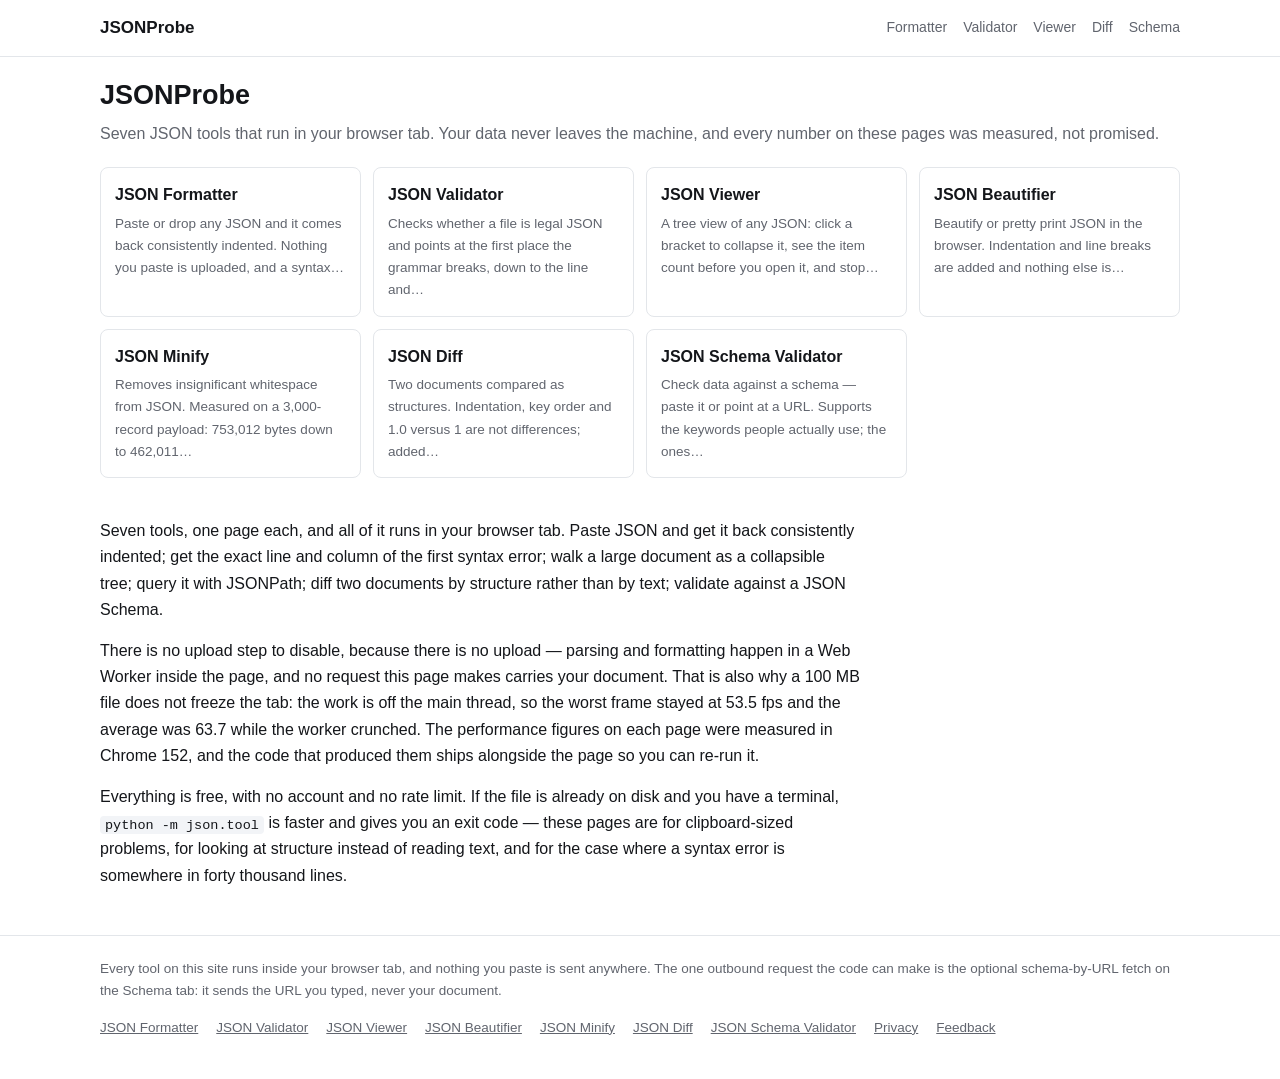
==== index.html @ 339a78ed "Publish (built by Cola; see check_all.py)" ====
<!doctype html>
<html lang="en">
<head>
<meta charset="utf-8">
<meta name="viewport" content="width=device-width, initial-scale=1">
<title>JSONProbe — Seven JSON tools that run in your browser tab. Your data never leaves the machine, and every number on these pages was measured, not promised.</title>
<meta name="description" content="Seven JSON tools that run in your browser tab. Your data never leaves the machine, and every number on these pages was measured, not promised.">
<meta property="og:type" content="website">
<meta property="og:site_name" content="JSONProbe">
<meta property="og:title" content="JSONProbe — Seven JSON tools that run in your browser tab. Your data never leaves the machine, and every number on these pages was measured, not promised.">
<meta property="og:description" content="Seven JSON tools that run in your browser tab. Your data never leaves the machine, and every number on these pages was measured, not promised.">
<meta property="og:url" content="https://jsonprobe.com/">
<meta name="twitter:card" content="summary">
<link rel="icon" href="data:image/svg+xml,%3Csvg xmlns='http://www.w3.org/2000/svg' viewBox='0 0 32 32'%3E%3Crect width='32' height='32' rx='7' fill='%231d5cff'/%3E%3Ctext x='16' y='23' font-size='17' font-family='monospace' fill='%23fff' text-anchor='middle'%3E%7B%7D%3C/text%3E%3C/svg%3E">
<link rel="apple-touch-icon" href="/logo-192.png">
<meta property="og:image" content="https://jsonprobe.com/logo.png">
<meta name="twitter:image" content="https://jsonprobe.com/logo.png">
<link rel="canonical" href="https://jsonprobe.com/">
<link rel="stylesheet" href="/assets/style.css">
<script type="application/ld+json">{"@context":"https://schema.org","@type":"WebSite","name":"JSONProbe","url":"https://jsonprobe.com/","description":"Seven JSON tools that run in your browser tab. Your data never leaves the machine, and every number on these pages was measured, not promised."}</script>
</head>
<body>
<header class="site">
  <div class="wrap">
    <a class="brand" href="/">JSONProbe</a>
    <nav>
      <a href="/json-formatter/">Formatter</a>
      <a href="/json-validator/">Validator</a>
      <a href="/json-viewer/">Viewer</a>
      <a href="/json-diff/">Diff</a>
      <a href="/json-schema-validator/">Schema</a>
    </nav>
  </div>
</header>
<main class="wrap">
  <h1>JSONProbe</h1>
  <p class="lede">Seven JSON tools that run in your browser tab. Your data never leaves the machine, and every number on these pages was measured, not promised.</p>
  <div class="cards">
    <a class="card" href="/json-formatter/"><div class="t">JSON Formatter</div><div class="d">Paste or drop any JSON and it comes back consistently indented. Nothing you paste is uploaded, and a syntax…</div></a>
    <a class="card" href="/json-validator/"><div class="t">JSON Validator</div><div class="d">Checks whether a file is legal JSON and points at the first place the grammar breaks, down to the line and…</div></a>
    <a class="card" href="/json-viewer/"><div class="t">JSON Viewer</div><div class="d">A tree view of any JSON: click a bracket to collapse it, see the item count before you open it, and stop…</div></a>
    <a class="card" href="/json-beautifier/"><div class="t">JSON Beautifier</div><div class="d">Beautify or pretty print JSON in the browser. Indentation and line breaks are added and nothing else is…</div></a>
    <a class="card" href="/json-minify/"><div class="t">JSON Minify</div><div class="d">Removes insignificant whitespace from JSON. Measured on a 3,000-record payload: 753,012 bytes down to 462,011…</div></a>
    <a class="card" href="/json-diff/"><div class="t">JSON Diff</div><div class="d">Two documents compared as structures. Indentation, key order and 1.0 versus 1 are not differences; added…</div></a>
    <a class="card" href="/json-schema-validator/"><div class="t">JSON Schema Validator</div><div class="d">Check data against a schema — paste it or point at a URL. Supports the keywords people actually use; the ones…</div></a>
  </div>
  <div class="prose">
      <p>Seven tools, one page each, and all of it runs in your browser tab. Paste JSON and get it back consistently indented; get the exact line and column of the first syntax error; walk a large document as a collapsible tree; query it with JSONPath; diff two documents by structure rather than by text; validate against a JSON Schema.</p>
      <p>There is no upload step to disable, because there is no upload — parsing and formatting happen in a Web Worker inside the page, and no request this page makes carries your document. That is also why a 100 MB file does not freeze the tab: the work is off the main thread, so the worst frame stayed at 53.5 fps and the average was 63.7 while the worker crunched. The performance figures on each page were measured in Chrome 152, and the code that produced them ships alongside the page so you can re-run it.</p>
      <p>Everything is free, with no account and no rate limit. If the file is already on disk and you have a terminal, <code>python -m json.tool</code> is faster and gives you an exit code — these pages are for clipboard-sized problems, for looking at structure instead of reading text, and for the case where a syntax error is somewhere in forty thousand lines.</p>
  </div>

</main>
<footer class="site">
  <div class="wrap">
    <p>Every tool on this site runs inside your browser tab, and nothing you paste is sent anywhere. The one outbound request the code can make is the optional schema-by-URL fetch on the Schema tab: it sends the URL you typed, never your document.</p>
    <div class="row">
      <a href="/json-formatter/">JSON Formatter</a>
      <a href="/json-validator/">JSON Validator</a>
      <a href="/json-viewer/">JSON Viewer</a>
      <a href="/json-beautifier/">JSON Beautifier</a>
      <a href="/json-minify/">JSON Minify</a>
      <a href="/json-diff/">JSON Diff</a>
      <a href="/json-schema-validator/">JSON Schema Validator</a>
      <a href="/privacy/">Privacy</a>
<a href="https://github.com/george-poe/jsonprobe-com/issues/new?title=Feedback" target="_blank" rel="noopener">Feedback</a>
    </div>
  </div>
</footer>
<script async src="https://pagead2.googlesyndication.com/pagead/js/adsbygoogle.js?client=ca-pub-8729073989846623" crossorigin="anonymous"></script>
<script>window.SITE_FEEDBACK={repo:"george-poe/jsonprobe-com",site:"jsonprobe.com",built:"2026-09-14"};</script>

</body>
</html>
---- assets/style.css ----
/* no framework, no web fonts, no external requests — the page itself has to be fast.
 * that is both the experience and the differentiator: the #1 sites ship 40-110 KB of HTML. */

:root {
  --bg: #ffffff;
  --fg: #14161a;
  --muted: #61656e;
  --line: #e3e6ea;
  --panel: #f7f8fa;
  --code-bg: #f2f4f7;
  --accent: #1d5cff;
  --ok: #0a7a3d;
  --warn: #9a5b00;
  --err: #c02424;
  --radius: 8px;
  --mono: ui-monospace, SFMono-Regular, "SF Mono", Menlo, Consolas, "Liberation Mono", monospace;
}

@media (prefers-color-scheme: dark) {
  :root {
    --bg: #0e1116;
    --fg: #e8eaee;
    --muted: #9aa1ad;
    --line: #232a33;
    --panel: #151a21;
    --code-bg: #11161c;
    --accent: #6b9bff;
    --ok: #4ec98a;
    --warn: #e0b054;
    --err: #ff7a7a;
  }
}

* { box-sizing: border-box; }

html { -webkit-text-size-adjust: 100%; }

body {
  margin: 0;
  background: var(--bg);
  color: var(--fg);
  font: 16px/1.65 -apple-system, BlinkMacSystemFont, "Segoe UI", Roboto, "Helvetica Neue", Arial, sans-serif;
}

.wrap { max-width: 1120px; margin: 0 auto; padding: 0 20px; }

a { color: var(--accent); }
a:hover { text-decoration: none; }

header.site {
  border-bottom: 1px solid var(--line);
  padding: 14px 0;
  margin-bottom: 22px;
}
header.site .wrap { display: flex; align-items: center; gap: 18px; flex-wrap: wrap; }
header.site .brand { font-weight: 700; font-size: 17px; text-decoration: none; color: var(--fg); }
header.site nav { margin-left: auto; display: flex; gap: 16px; font-size: 14px; }
header.site nav a { color: var(--muted); text-decoration: none; }
header.site nav a:hover { color: var(--fg); }

h1 { font-size: 27px; line-height: 1.25; margin: 0 0 8px; }
h2 { font-size: 20px; margin: 34px 0 10px; }
h3 { font-size: 17px; margin: 24px 0 8px; }
p { margin: 0 0 14px; }
.lede { color: var(--muted); font-size: 16px; margin-bottom: 20px; }

/* ── Tool body ───────────────────────────────────────────── */
.tool { border: 1px solid var(--line); border-radius: var(--radius); overflow: hidden; background: var(--panel); }

.tabs { display: flex; gap: 2px; background: var(--panel); border-bottom: 1px solid var(--line); overflow-x: auto; }
.tabs button {
  font: inherit; font-size: 14px; padding: 11px 15px; border: 0; background: none;
  color: var(--muted); cursor: pointer; white-space: nowrap; border-bottom: 2px solid transparent;
}
.tabs button[aria-selected="true"] { color: var(--fg); border-bottom-color: var(--accent); font-weight: 600; }

.panel { background: var(--bg); padding: 14px; }
.panel[hidden] { display: none; }

.controls { display: flex; flex-wrap: wrap; gap: 10px; align-items: center; margin-bottom: 12px; font-size: 14px; }
.controls label { color: var(--muted); display: inline-flex; align-items: center; gap: 5px; }
select, input[type="text"] {
  font: inherit; font-size: 14px; padding: 6px 9px; border: 1px solid var(--line);
  border-radius: 6px; background: var(--bg); color: var(--fg);
}
input[type="text"] { flex: 1; min-width: 180px; font-family: var(--mono); font-size: 13px; }

button.btn {
  font: inherit; font-size: 14px; padding: 7px 14px; border-radius: 6px; cursor: pointer;
  border: 1px solid var(--line); background: var(--bg); color: var(--fg);
}
button.btn:hover { border-color: var(--accent); color: var(--accent); }
button.btn.primary { background: var(--accent); border-color: var(--accent); color: #fff; font-weight: 600; }
button.btn.primary:hover { opacity: .9; color: #fff; }
button.btn:disabled { opacity: .55; cursor: default; }
button.tiny { font-size: 12.5px; padding: 4px 9px; }

.grid2 { display: grid; grid-template-columns: 1fr 1fr; gap: 12px; }
@media (max-width: 820px) { .grid2 { grid-template-columns: 1fr; } }

.io { position: relative; }
.io .io-head { display: flex; align-items: center; gap: 10px; font-size: 13px; color: var(--muted); margin-bottom: 5px; }
.io .io-head .grow { flex: 1; }

textarea {
  width: 100%; min-height: 240px; resize: vertical; font-family: var(--mono); font-size: 13px;
  line-height: 1.55; padding: 11px; border: 1px solid var(--line); border-radius: 6px;
  background: var(--code-bg); color: var(--fg); tab-size: 2;
}
textarea:focus, input:focus, select:focus { outline: 2px solid var(--accent); outline-offset: -1px; }

pre.outbox {
  margin: 0; min-height: 240px; max-height: 560px; overflow: auto; padding: 11px;
  background: var(--code-bg); border: 1px solid var(--line); border-radius: 6px;
  font-family: var(--mono); font-size: 13px; line-height: 1.55; white-space: pre;
}
pre.outbox.err { color: var(--err); border-color: var(--err); }
pre.outbox.ok { color: var(--ok); border-color: var(--ok); }

.drop {
  margin-top: 10px; border: 1.5px dashed var(--line); border-radius: 6px;
  padding: 12px; text-align: center; color: var(--muted); font-size: 13.5px;
}
.drop.over { border-color: var(--accent); color: var(--accent); }

.errbox {
  margin-top: 10px; border-left: 3px solid var(--err); background: var(--panel);
  padding: 10px 12px; border-radius: 0 6px 6px 0; font-size: 14px;
}
.errbox strong { color: var(--err); }
.err-msg { margin-top: 4px; font-family: var(--mono); font-size: 12.5px; color: var(--muted); }
pre.err-ex {
  margin: 8px 0 0; padding: 8px; background: var(--code-bg); border-radius: 4px;
  font-family: var(--mono); font-size: 12.5px; overflow-x: auto; white-space: pre;
}

.stats { display: flex; flex-wrap: wrap; gap: 8px 16px; margin-top: 10px; font-size: 13px; color: var(--muted); }
.stats b { color: var(--fg); font-weight: 600; }

.note { color: var(--muted); font-size: 13.5px; margin: 10px 0 0; }

/* The feedback link sits next to a failure message, so it stays quiet on
   purpose: a bright button there reads as "we expected this to break". */
.fb {
  display: inline-block; margin-top: 6px; font-size: 12.5px;
  color: var(--muted); text-decoration: underline; text-underline-offset: 2px;
}
.fb:hover { color: var(--accent); }
#stats .fb, .note .fb { margin: 0 0 0 6px; }

.flash {
  margin-left: 8px; font-size: 12.5px; color: var(--ok); background: var(--panel);
  padding: 2px 8px; border-radius: 10px;
}

/* ── Tree view ─────────────────────────────────────────────── */
#tree { max-height: 560px; overflow: auto; font-family: var(--mono); font-size: 13px; line-height: 1.6; }
.tn-kids { padding-left: 18px; border-left: 1px dotted var(--line); margin-left: 5px; }
.tn-head { cursor: pointer; display: block; }
.tn-head:hover .tn-brace { color: var(--accent); }
.tn-head.collapsed .tn-brace::after { content: " …"; color: var(--muted); }
.tn-head.collapsed + .tn-kids { display: none; }
.tn-key-idx { color: var(--muted); }
.tn-key-key { color: var(--accent); }
.tn-val { margin-left: 4px; }
.tn-string { color: var(--ok); }
.tn-number { color: var(--warn); }
.tn-boolean { color: var(--warn); }
.tn-null { color: var(--muted); }
.tn-meta { color: var(--muted); font-size: 12px; margin-left: 6px; }

.try { display: flex; flex-wrap: wrap; gap: 6px; align-items: center; margin: 10px 0 0; font-size: 13px; color: var(--muted); }

/* ── Prose ───────────────────────────────────────────── */
.prose { max-width: 760px; margin-top: 40px; }
.prose h2 { border-top: 1px solid var(--line); padding-top: 22px; }
.prose ul, .prose ol { margin: 0 0 14px; padding-left: 22px; }
.prose li { margin-bottom: 6px; }
.prose code {
  font-family: var(--mono); font-size: 13.5px; background: var(--code-bg);
  padding: 1.5px 5px; border-radius: 4px;
}
.prose pre {
  background: var(--code-bg); padding: 12px; border-radius: 6px; overflow-x: auto;
  font-family: var(--mono); font-size: 13px; line-height: 1.55;
}
.prose table { border-collapse: collapse; width: 100%; margin: 0 0 16px; font-size: 14px; }
.prose th, .prose td { border: 1px solid var(--line); padding: 7px 10px; text-align: left; }
.prose th { background: var(--panel); font-weight: 600; }

details.faq { border-bottom: 1px solid var(--line); padding: 12px 0; }
details.faq summary { cursor: pointer; font-weight: 600; }
details.faq p { margin: 8px 0 0; color: var(--muted); }

.cta-row { margin: 14px 0 2px; display: flex; flex-wrap: wrap; gap: 10px }
.cta { display: inline-block; padding: 8px 14px; border: 1px solid currentColor;
       border-radius: 6px; text-decoration: none; font-weight: 600 }
.cta:hover { opacity: .82 }
.disclosure {
  border: 1px solid var(--line); border-left: 3px solid var(--accent);
  background: var(--panel); padding: 10px 13px; border-radius: 0 6px 6px 0;
  font-size: 13.5px; color: var(--muted); margin: 0 0 20px;
}

.adslot {
  border: 1px dashed var(--line); border-radius: 6px; padding: 14px; text-align: center;
  color: var(--muted); font-size: 12.5px; margin: 22px 0; min-height: 92px;
  display: flex; align-items: center; justify-content: center;
}

footer.site {
  border-top: 1px solid var(--line); margin-top: 46px; padding: 22px 0 40px;
  color: var(--muted); font-size: 13.5px;
}
footer.site a { color: var(--muted); }
footer.site .row { display: flex; flex-wrap: wrap; gap: 8px 18px; }

.cards { display: grid; grid-template-columns: repeat(auto-fill, minmax(240px, 1fr)); gap: 12px; margin: 18px 0; }
.card {
  border: 1px solid var(--line); border-radius: var(--radius); padding: 14px;
  text-decoration: none; color: var(--fg); display: block;
}
.card:hover { border-color: var(--accent); }
.card .t { font-weight: 600; margin-bottom: 4px; }
.card .d { color: var(--muted); font-size: 13.5px; }
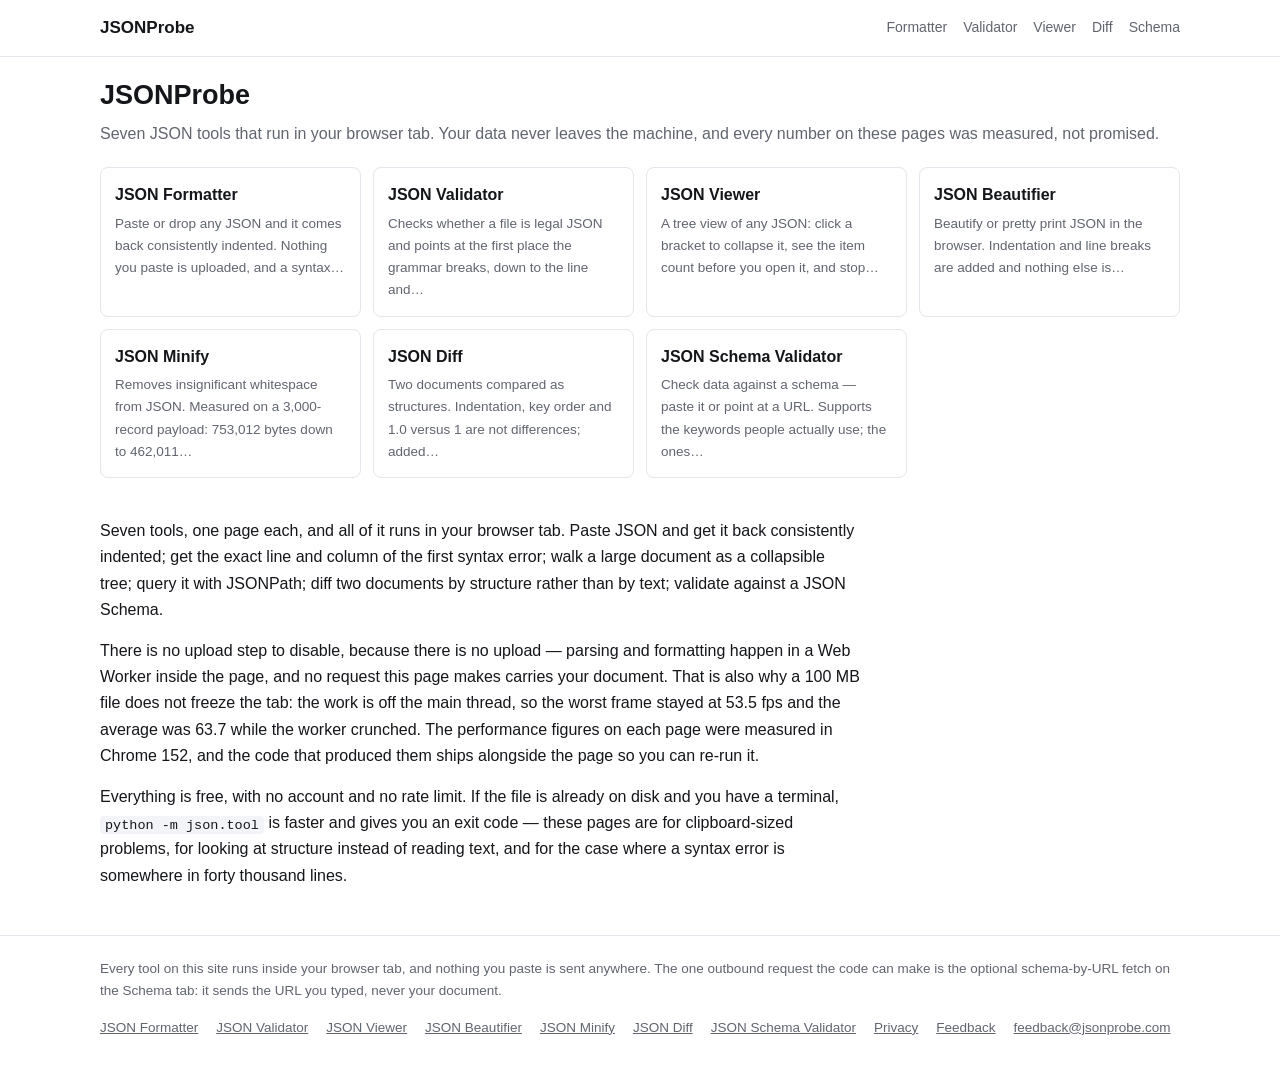
==== commit 85d141ad: "Publish (built by Cola; see check_all.py)" ====
--- a/index.html
+++ b/index.html
@@ -63,12 +63,12 @@
       <a href="/json-diff/">JSON Diff</a>
       <a href="/json-schema-validator/">JSON Schema Validator</a>
       <a href="/privacy/">Privacy</a>
-<a href="https://github.com/george-poe/jsonprobe-com/issues/new?title=Feedback" target="_blank" rel="noopener">Feedback</a>
+<a href="https://github.com/george-poe/jsonprobe-com/issues/new?title=Feedback" target="_blank" rel="noopener">Feedback</a> <a href="mailto:feedback@jsonprobe.com?subject=Feedback">feedback@jsonprobe.com</a>
     </div>
   </div>
 </footer>
 <script async src="https://pagead2.googlesyndication.com/pagead/js/adsbygoogle.js?client=ca-pub-8729073989846623" crossorigin="anonymous"></script>
-<script>window.SITE_FEEDBACK={repo:"george-poe/jsonprobe-com",site:"jsonprobe.com",built:"2026-09-14"};</script>
+<script>window.SITE_FEEDBACK={repo:"george-poe/jsonprobe-com",mail:"feedback@jsonprobe.com",site:"jsonprobe.com",built:"2026-09-14"};</script>
 
 </body>
 </html>
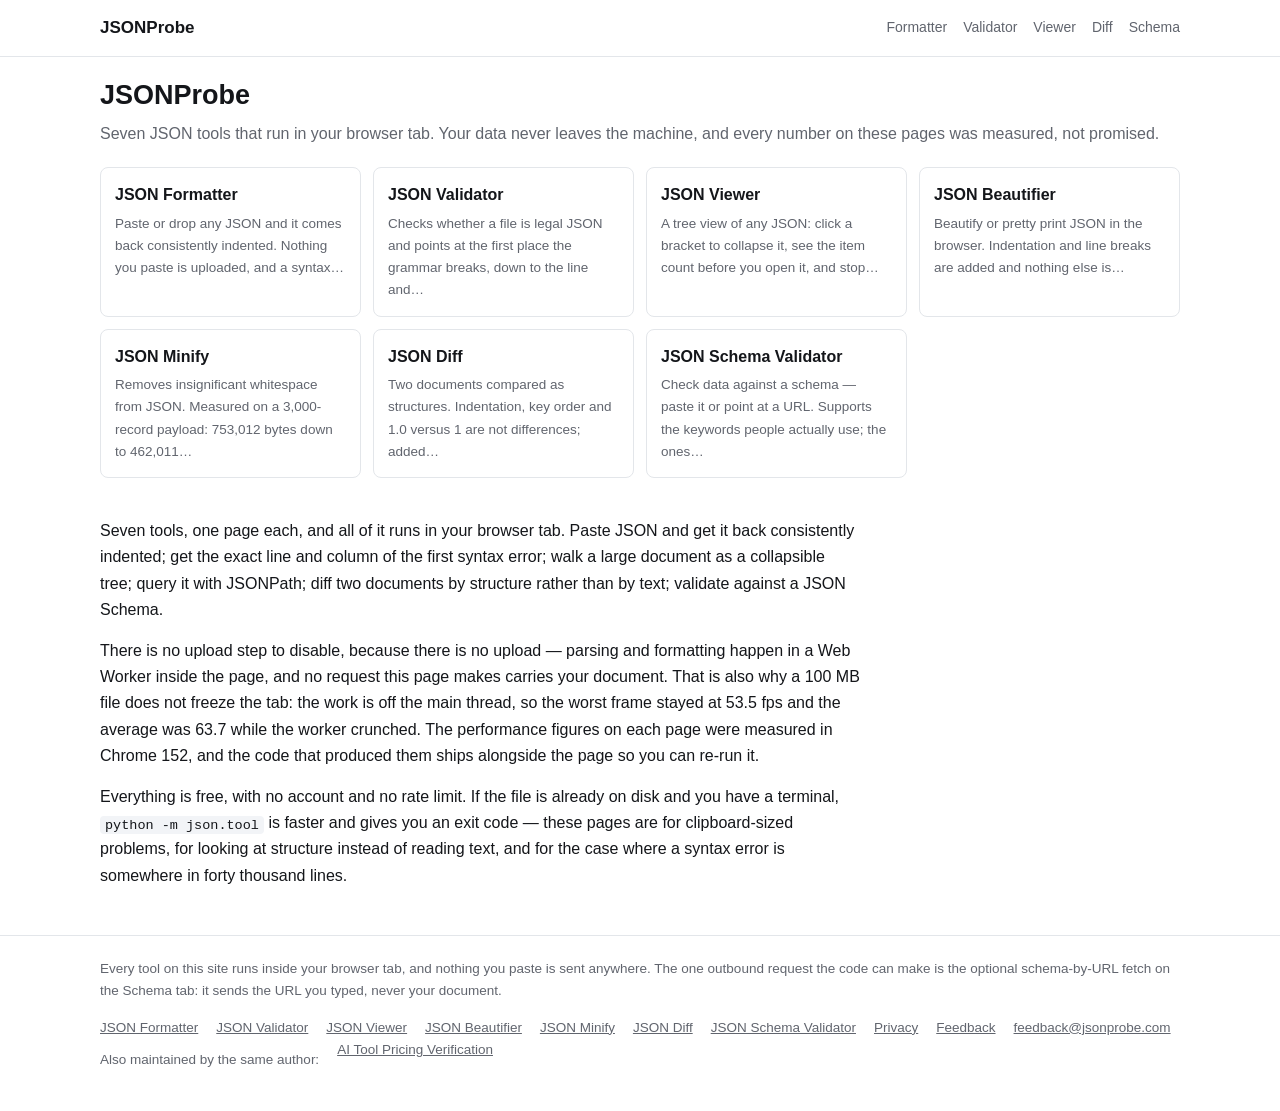
==== commit 33c8c708: "Publish (built by Cola; see check_all.py)" ====
--- a/index.html
+++ b/index.html
@@ -9,15 +9,15 @@
 <meta property="og:site_name" content="JSONProbe">
 <meta property="og:title" content="JSONProbe — Seven JSON tools that run in your browser tab. Your data never leaves the machine, and every number on these pages was measured, not promised.">
 <meta property="og:description" content="Seven JSON tools that run in your browser tab. Your data never leaves the machine, and every number on these pages was measured, not promised.">
-<meta property="og:url" content="https://jsonprobe.com/">
+<meta property="og:url" content="http://jsonprobe.com/">
 <meta name="twitter:card" content="summary">
 <link rel="icon" href="data:image/svg+xml,%3Csvg xmlns='http://www.w3.org/2000/svg' viewBox='0 0 32 32'%3E%3Crect width='32' height='32' rx='7' fill='%231d5cff'/%3E%3Ctext x='16' y='23' font-size='17' font-family='monospace' fill='%23fff' text-anchor='middle'%3E%7B%7D%3C/text%3E%3C/svg%3E">
 <link rel="apple-touch-icon" href="/logo-192.png">
-<meta property="og:image" content="https://jsonprobe.com/logo.png">
-<meta name="twitter:image" content="https://jsonprobe.com/logo.png">
-<link rel="canonical" href="https://jsonprobe.com/">
+<meta property="og:image" content="http://jsonprobe.com/logo.png">
+<meta name="twitter:image" content="http://jsonprobe.com/logo.png">
+<link rel="canonical" href="http://jsonprobe.com/">
 <link rel="stylesheet" href="/assets/style.css">
-<script type="application/ld+json">{"@context":"https://schema.org","@type":"WebSite","name":"JSONProbe","url":"https://jsonprobe.com/","description":"Seven JSON tools that run in your browser tab. Your data never leaves the machine, and every number on these pages was measured, not promised."}</script>
+<script type="application/ld+json">{"@context":"https://schema.org","@type":"WebSite","name":"JSONProbe","url":"http://jsonprobe.com/","description":"Seven JSON tools that run in your browser tab. Your data never leaves the machine, and every number on these pages was measured, not promised."}</script>
 </head>
 <body>
 <header class="site">
@@ -65,10 +65,14 @@
       <a href="/privacy/">Privacy</a>
 <a href="https://github.com/george-poe/jsonprobe-com/issues/new?title=Feedback" target="_blank" rel="noopener">Feedback</a> <a href="mailto:feedback@jsonprobe.com?subject=Feedback">feedback@jsonprobe.com</a>
     </div>
+    <div class="row">
+      <span class="note">Also maintained by the same author:</span>
+      <a href="https://george-poe.github.io/cola-pages/toolfacts/" rel="noopener">AI Tool Pricing Verification</a>
+    </div>
   </div>
 </footer>
 <script async src="https://pagead2.googlesyndication.com/pagead/js/adsbygoogle.js?client=ca-pub-8729073989846623" crossorigin="anonymous"></script>
-<script>window.SITE_FEEDBACK={repo:"george-poe/jsonprobe-com",mail:"feedback@jsonprobe.com",site:"jsonprobe.com",built:"2026-09-14"};</script>
+<script>window.SITE_FEEDBACK={repo:"george-poe/jsonprobe-com",mail:"feedback@jsonprobe.com",site:"jsonprobe.com",built:"2026-09-16"};</script>
 
 </body>
 </html>
